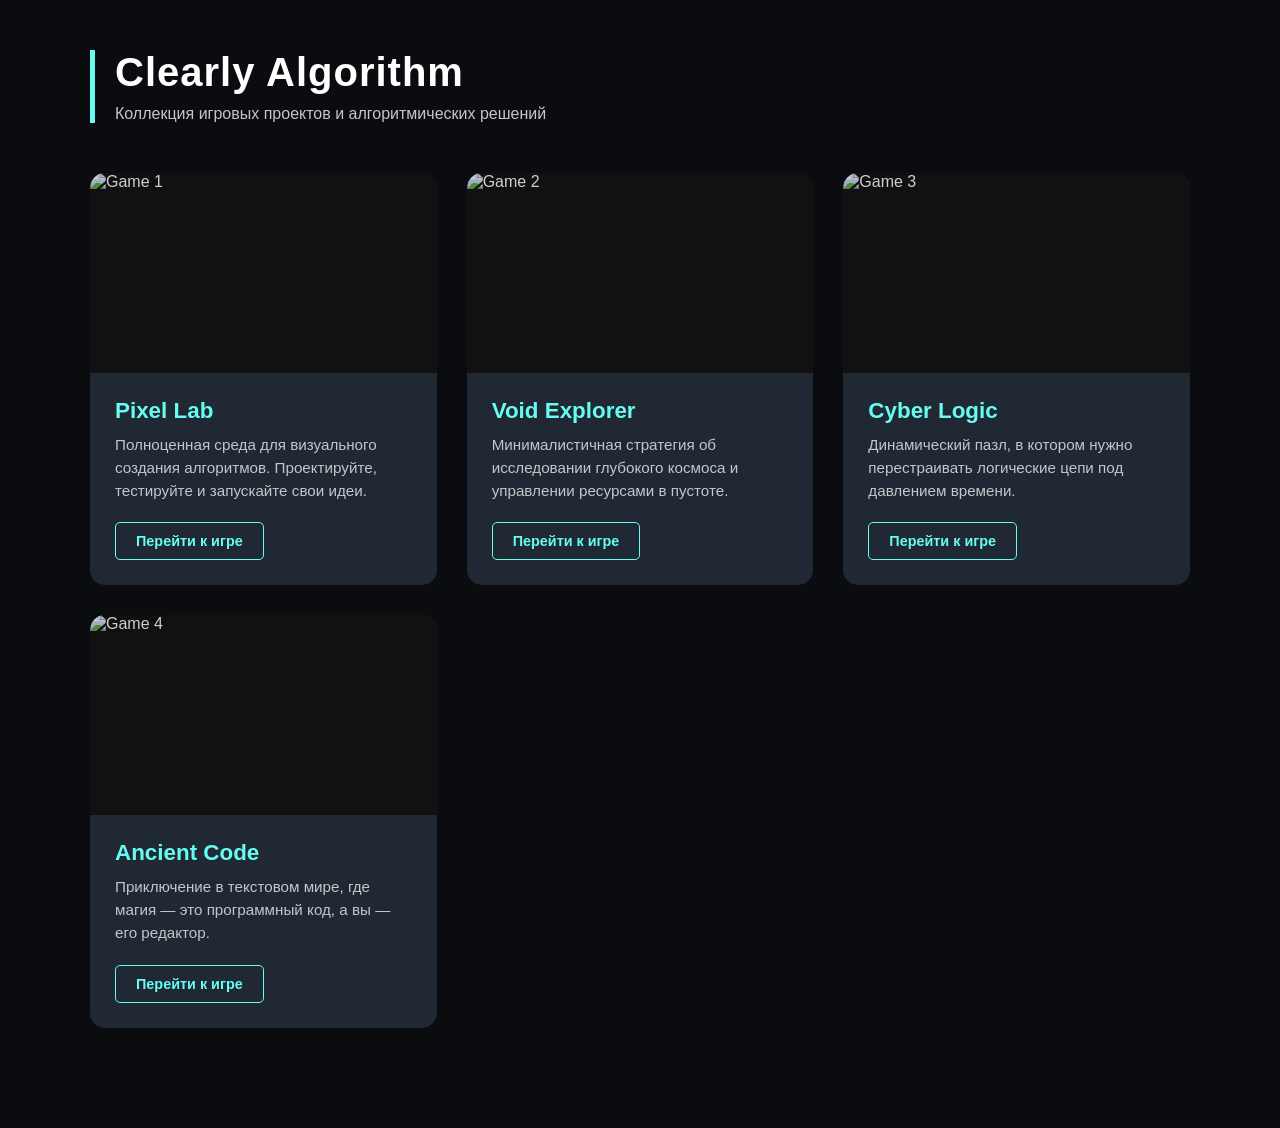
==== index.html @ a0894bff "Fix HTML encoding issues in index.html" ====
<!DOCTYPE html>
<html lang="ru">
<head>
    <meta charset="UTF-8">
    <meta name="viewport" content="width=device-width, initial-scale=1.0">
    <title>Clearly Algorithm | Projects</title>
    <style>
        :root {
            --bg: #0b0c10;
            --card-bg: #1f2833;
            --accent: #66fcf1; /* Яркий акцент */
            --text-main: #ffffff;
            --text-dim: #c5c6c7;
        }

        * {
            margin: 0;
            padding: 0;
            box-sizing: border-box;
            font-family: 'Segoe UI', Roboto, sans-serif;
        }

        body {
            background-color: var(--bg);
            color: var(--text-main);
            padding: 0 20px;
        }

        /* Лаконичный заголовок */
        header {
            max-width: 1100px;
            margin: 50px auto;
            border-left: 5px solid var(--accent);
            padding-left: 20px;
        }

        header h1 {
            font-size: 2.5rem;
            letter-spacing: 1px;
        }

        header p {
            color: var(--text-dim);
            margin-top: 10px;
        }

        /* Сетка проектов */
        .container {
            max-width: 1100px;
            margin: 0 auto 100px;
            display: grid;
            grid-template-columns: repeat(auto-fill, minmax(320px, 1fr));
            gap: 30px;
        }

        /* Карточка игры */
        .game-card {
            background: var(--card-bg);
            border-radius: 15px;
            overflow: hidden;
            display: flex;
            flex-direction: column;
            transition: transform 0.3s ease;
            text-decoration: none;
            color: inherit;
        }

        .game-card:hover {
            transform: translateY(-10px);
        }

        /* Область для изображения */
        .preview-box {
            width: 100%;
            height: 200px;
            background: #111; /* Заглушка, если нет фото */
            overflow: hidden;
        }

        .preview-box img {
            width: 100%;
            height: 100%;
            object-fit: cover;
            opacity: 0.8;
            transition: opacity 0.3s;
        }

        .game-card:hover img {
            opacity: 1;
        }

        /* Описание под фото */
        .content {
            padding: 25px;
        }

        .content h3 {
            font-size: 1.4rem;
            margin-bottom: 10px;
            color: var(--accent);
        }

        .content p {
            font-size: 0.95rem;
            color: var(--text-dim);
            line-height: 1.5;
            margin-bottom: 20px;
        }

        /* Кнопка */
        .action-btn {
            display: inline-block;
            padding: 10px 20px;
            border: 1px solid var(--accent);
            color: var(--accent);
            border-radius: 5px;
            font-size: 0.9rem;
            font-weight: bold;
            transition: all 0.3s;
        }

        .game-card:hover .action-btn {
            background: var(--accent);
            color: var(--bg);
        }

    </style>
</head>
<body>

    <header>
        <h1>Clearly Algorithm</h1>
        <p>Коллекция игровых проектов и алгоритмических решений</p>
    </header>

    <main class="container">
        
        <!-- Карточка 1 -->
        <a href="/1.html" class="game-card">
            <div class="preview-box">
                <img src="https://picsum.photos/500/300?1" alt="Game 1">
            </div>
            <div class="content">
                <h3>Pixel Lab</h3>
                <p>Полноценная среда для визуального создания алгоритмов. Проектируйте, тестируйте и запускайте свои идеи.</p>
                <div class="action-btn">Перейти к игре</div>
            </div>
        </a>

        <!-- Карточка 2 -->
        <a href="#" class="game-card">
            <div class="preview-box">
                <img src="https://picsum.photos/500/300?2" alt="Game 2">
            </div>
            <div class="content">
                <h3>Void Explorer</h3>
                <p>Минималистичная стратегия об исследовании глубокого космоса и управлении ресурсами в пустоте.</p>
                <div class="action-btn">Перейти к игре</div>
            </div>
        </a>

        <!-- Карточка 3 -->
        <a href="#" class="game-card">
            <div class="preview-box">
                <img src="https://picsum.photos/500/300?3" alt="Game 3">
            </div>
            <div class="content">
                <h3>Cyber Logic</h3>
                <p>Динамический пазл, в котором нужно перестраивать логические цепи под давлением времени.</p>
                <div class="action-btn">Перейти к игре</div>
            </div>
        </a>

        <!-- Карточка 4 -->
        <a href="#" class="game-card">
            <div class="preview-box">
                <img src="https://picsum.photos/500/300?4" alt="Game 4">
            </div>
            <div class="content">
                <h3>Ancient Code</h3>
                <p>Приключение в текстовом мире, где магия — это программный код, а вы — его редактор.</p>
                <div class="action-btn">Перейти к игре</div>
            </div>
        </a>

    </main>

</body>
</html>
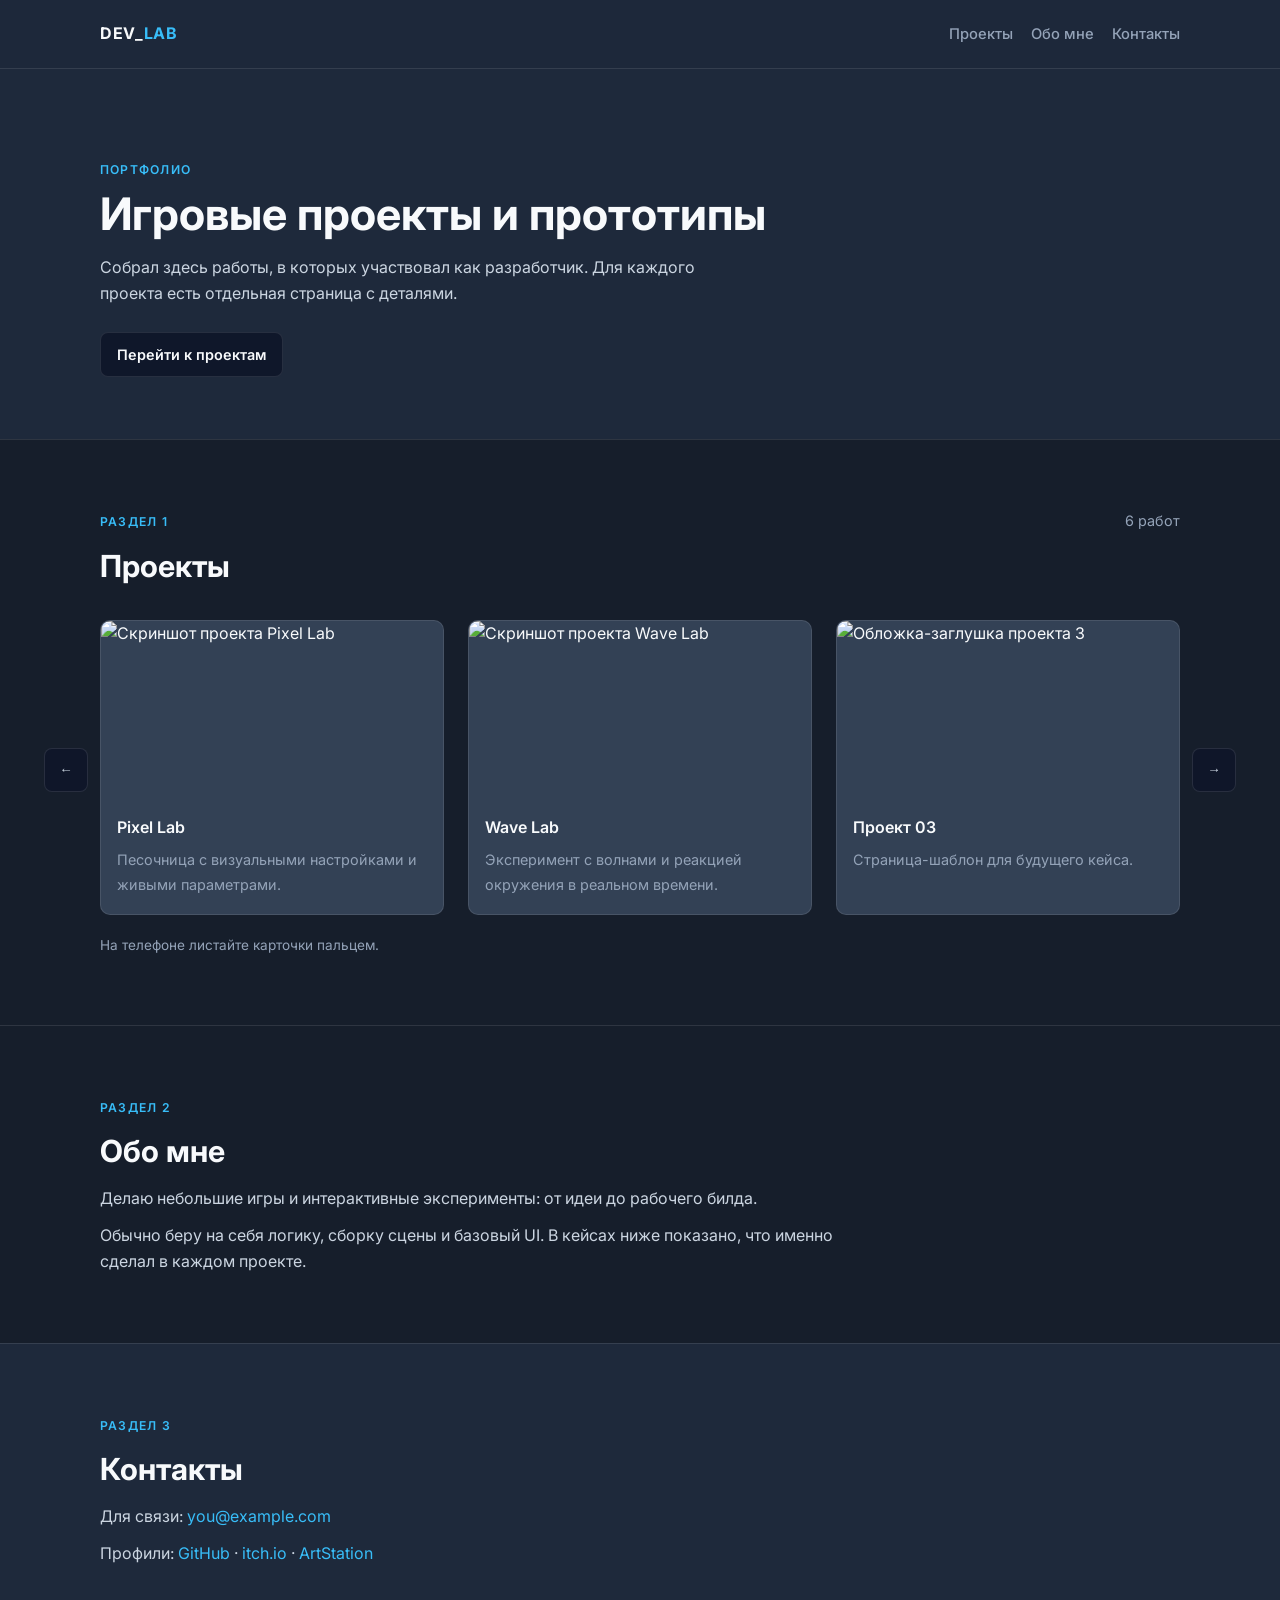
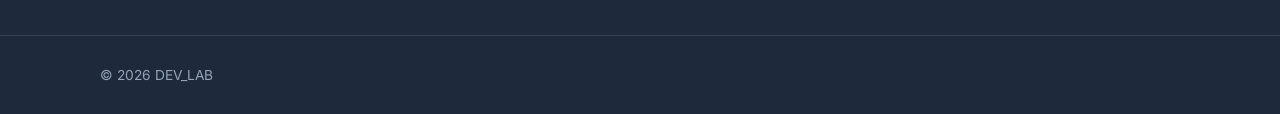
==== commit 4d479204: "Add files via upload" ====
--- a/index.html
+++ b/index.html
@@ -1,189 +1,574 @@
-<!DOCTYPE html>
-<html lang="ru">
-<head>
-    <meta charset="UTF-8">
-    <meta name="viewport" content="width=device-width, initial-scale=1.0">
-    <title>Clearly Algorithm | Projects</title>
-    <style>
-        :root {
-            --bg: #0b0c10;
-            --card-bg: #1f2833;
-            --accent: #66fcf1; /* Яркий акцент */
-            --text-main: #ffffff;
-            --text-dim: #c5c6c7;
-        }
-
-        * {
-            margin: 0;
-            padding: 0;
-            box-sizing: border-box;
-            font-family: 'Segoe UI', Roboto, sans-serif;
-        }
-
-        body {
-            background-color: var(--bg);
-            color: var(--text-main);
-            padding: 0 20px;
-        }
-
-        /* Лаконичный заголовок */
-        header {
-            max-width: 1100px;
-            margin: 50px auto;
-            border-left: 5px solid var(--accent);
-            padding-left: 20px;
-        }
-
-        header h1 {
-            font-size: 2.5rem;
-            letter-spacing: 1px;
-        }
-
-        header p {
-            color: var(--text-dim);
-            margin-top: 10px;
-        }
-
-        /* Сетка проектов */
-        .container {
-            max-width: 1100px;
-            margin: 0 auto 100px;
-            display: grid;
-            grid-template-columns: repeat(auto-fill, minmax(320px, 1fr));
-            gap: 30px;
-        }
-
-        /* Карточка игры */
-        .game-card {
-            background: var(--card-bg);
-            border-radius: 15px;
-            overflow: hidden;
-            display: flex;
-            flex-direction: column;
-            transition: transform 0.3s ease;
-            text-decoration: none;
-            color: inherit;
-        }
-
-        .game-card:hover {
-            transform: translateY(-10px);
-        }
-
-        /* Область для изображения */
-        .preview-box {
-            width: 100%;
-            height: 200px;
-            background: #111; /* Заглушка, если нет фото */
-            overflow: hidden;
-        }
-
-        .preview-box img {
-            width: 100%;
-            height: 100%;
-            object-fit: cover;
-            opacity: 0.8;
-            transition: opacity 0.3s;
-        }
-
-        .game-card:hover img {
-            opacity: 1;
-        }
-
-        /* Описание под фото */
-        .content {
-            padding: 25px;
-        }
-
-        .content h3 {
-            font-size: 1.4rem;
-            margin-bottom: 10px;
-            color: var(--accent);
-        }
-
-        .content p {
-            font-size: 0.95rem;
-            color: var(--text-dim);
-            line-height: 1.5;
-            margin-bottom: 20px;
-        }
-
-        /* Кнопка */
-        .action-btn {
-            display: inline-block;
-            padding: 10px 20px;
-            border: 1px solid var(--accent);
-            color: var(--accent);
-            border-radius: 5px;
-            font-size: 0.9rem;
-            font-weight: bold;
-            transition: all 0.3s;
-        }
-
-        .game-card:hover .action-btn {
-            background: var(--accent);
-            color: var(--bg);
-        }
-
-    </style>
-</head>
-<body>
-
-    <header>
-        <h1>Clearly Algorithm</h1>
-        <p>Коллекция игровых проектов и алгоритмических решений</p>
-    </header>
-
-    <main class="container">
-        
-        <!-- Карточка 1 -->
-        <a href="/1.html" class="game-card">
-            <div class="preview-box">
-                <img src="https://picsum.photos/500/300?1" alt="Game 1">
-            </div>
-            <div class="content">
-                <h3>Pixel Lab</h3>
-                <p>Полноценная среда для визуального создания алгоритмов. Проектируйте, тестируйте и запускайте свои идеи.</p>
-                <div class="action-btn">Перейти к игре</div>
-            </div>
-        </a>
-
-        <!-- Карточка 2 -->
-        <a href="#" class="game-card">
-            <div class="preview-box">
-                <img src="https://picsum.photos/500/300?2" alt="Game 2">
-            </div>
-            <div class="content">
-                <h3>Void Explorer</h3>
-                <p>Минималистичная стратегия об исследовании глубокого космоса и управлении ресурсами в пустоте.</p>
-                <div class="action-btn">Перейти к игре</div>
-            </div>
-        </a>
-
-        <!-- Карточка 3 -->
-        <a href="#" class="game-card">
-            <div class="preview-box">
-                <img src="https://picsum.photos/500/300?3" alt="Game 3">
-            </div>
-            <div class="content">
-                <h3>Cyber Logic</h3>
-                <p>Динамический пазл, в котором нужно перестраивать логические цепи под давлением времени.</p>
-                <div class="action-btn">Перейти к игре</div>
-            </div>
-        </a>
-
-        <!-- Карточка 4 -->
-        <a href="#" class="game-card">
-            <div class="preview-box">
-                <img src="https://picsum.photos/500/300?4" alt="Game 4">
-            </div>
-            <div class="content">
-                <h3>Ancient Code</h3>
-                <p>Приключение в текстовом мире, где магия — это программный код, а вы — его редактор.</p>
-                <div class="action-btn">Перейти к игре</div>
-            </div>
-        </a>
-
-    </main>
-
-</body>
-</html>
+﻿<!DOCTYPE html>
+<html lang="ru">
+
+<head>
+    <meta charset="UTF-8">
+    <meta name="viewport" content="width=device-width, initial-scale=1.0">
+    <meta name="description" content="DEV_LAB — портфолио игровых проектов и прототипов.">
+    <meta name="theme-color" content="#1e293b">
+
+    <title>DEV_LAB — игровое portfolio</title>
+    <link rel="canonical" href="https://example.com/">
+
+    <meta property="og:type" content="website">
+    <meta property="og:title" content="DEV_LAB — игровое портфолио">
+    <meta property="og:description" content="Игры и прототипы с короткими кейсами.">
+    <meta property="og:url" content="https://example.com/">
+    <meta property="og:image"
+        content="https://images.unsplash.com/photo-1550745165-9bc0b252726f?auto=format&fit=crop&w=1200&q=80">
+
+    <link rel="icon"
+        href="data:image/svg+xml,%3Csvg xmlns='http://www.w3.org/2000/svg' viewBox='0 0 32 32'%3E%3Crect width='32' height='32' rx='6' fill='%230f172a'/%3E%3Cpath fill='%2338bdf8' d='M8 22V10h4l4 6 4-6h4v12h-4v-7l-4 6-4-6v7z'/%3E%3C/svg%3E"
+        type="image/svg+xml">
+
+    <link rel="preconnect" href="https://fonts.googleapis.com">
+    <link rel="preconnect" href="https://fonts.gstatic.com" crossorigin>
+    <link href="https://fonts.googleapis.com/css2?family=Inter:wght@400;500;600;700&display=swap" rel="stylesheet">
+
+    <style>
+        :root {
+            --bg-body: #1e293b;
+            --bg-section: #161e2b;
+            --bg-surface: #334155;
+            --text-main: #f8fafc;
+            --text-muted: #cbd5e1;
+            --text-dim: #94a3b8;
+            --border: rgba(255, 255, 255, 0.1);
+            --accent: #38bdf8;
+            --focus: 2px solid var(--accent);
+            --max: 1120px;
+            --gap: 24px;
+            --nav-h: 68px;
+        }
+
+        * {
+            box-sizing: border-box;
+            margin: 0;
+            padding: 0;
+        }
+
+        html {
+            scroll-behavior: smooth;
+        }
+
+        @media (prefers-reduced-motion: reduce) {
+            html {
+                scroll-behavior: auto;
+            }
+
+            .projects-track {
+                scroll-behavior: auto;
+            }
+        }
+
+        body {
+            font-family: "Inter", system-ui, sans-serif;
+            background: var(--bg-body);
+            color: var(--text-main);
+            line-height: 1.6;
+            overflow-x: hidden;
+        }
+
+        a:focus-visible,
+        button:focus-visible {
+            outline: var(--focus);
+            outline-offset: 3px;
+        }
+
+        .skip-link {
+            position: absolute;
+            left: 12px;
+            top: 12px;
+            transform: translateY(-160%);
+            background: #0f172a;
+            border: 1px solid var(--border);
+            border-radius: 8px;
+            color: var(--text-main);
+            padding: 10px 14px;
+            text-decoration: none;
+            z-index: 2000;
+        }
+
+        .skip-link:focus-visible {
+            transform: translateY(0);
+        }
+
+        .wrap {
+            max-width: var(--max);
+            margin: 0 auto;
+            padding: 0 20px;
+        }
+
+        .header {
+            position: fixed;
+            inset: 0 0 auto;
+            z-index: 1000;
+            background: rgba(30, 41, 59, 0.94);
+            border-bottom: 1px solid var(--border);
+            backdrop-filter: blur(6px);
+        }
+
+        .header .wrap {
+            min-height: var(--nav-h);
+            display: flex;
+            align-items: center;
+            justify-content: space-between;
+            gap: 18px;
+        }
+
+        .logo {
+            color: var(--text-main);
+            text-decoration: none;
+            font-weight: 700;
+            letter-spacing: 0.04em;
+        }
+
+        .logo span {
+            color: var(--accent);
+        }
+
+        .nav {
+            display: flex;
+            gap: 18px;
+            list-style: none;
+            flex-wrap: wrap;
+        }
+
+        .nav a {
+            color: var(--text-dim);
+            text-decoration: none;
+            font-size: 0.92rem;
+            font-weight: 500;
+        }
+
+        .nav a:hover {
+            color: var(--accent);
+        }
+
+        main {
+            padding-top: var(--nav-h);
+        }
+
+        .section {
+            padding: 68px 0;
+            border-top: 1px solid var(--border);
+        }
+
+        .section--soft {
+            background: var(--bg-section);
+        }
+
+        .eyebrow {
+            display: inline-block;
+            margin-bottom: 10px;
+            color: var(--accent);
+            font-size: 0.76rem;
+            text-transform: uppercase;
+            letter-spacing: 0.1em;
+            font-weight: 600;
+        }
+
+        h1 {
+            font-size: clamp(2rem, 5vw, 2.8rem);
+            line-height: 1.15;
+            margin-bottom: 14px;
+        }
+
+        h2 {
+            font-size: clamp(1.4rem, 3vw, 1.9rem);
+            margin-bottom: 10px;
+        }
+
+        .lead {
+            max-width: 62ch;
+            color: var(--text-muted);
+            margin-bottom: 26px;
+        }
+
+        .hero {
+            padding: 88px 0 62px;
+            border-top: none;
+        }
+
+        .hero-actions {
+            display: flex;
+            flex-wrap: wrap;
+            gap: 10px;
+            margin-top: 18px;
+        }
+
+        .btn {
+            display: inline-flex;
+            align-items: center;
+            padding: 10px 16px;
+            border: 1px solid var(--border);
+            border-radius: 8px;
+            background: #0f172a;
+            color: var(--text-main);
+            text-decoration: none;
+            font-size: 0.9rem;
+            font-weight: 600;
+        }
+
+        .btn:hover {
+            border-color: var(--accent);
+            color: var(--accent);
+        }
+
+        .about-text {
+            max-width: 74ch;
+            color: var(--text-muted);
+            display: grid;
+            gap: 12px;
+        }
+
+        .projects-header {
+            display: flex;
+            justify-content: space-between;
+            align-items: baseline;
+            gap: 12px;
+            flex-wrap: wrap;
+            margin-bottom: 16px;
+        }
+
+        .projects-count {
+            color: var(--text-dim);
+            font-size: 0.9rem;
+        }
+
+        .slider {
+            position: relative;
+        }
+
+        .projects-track {
+            display: flex;
+            gap: var(--gap);
+            overflow-x: auto;
+            scrollbar-width: none;
+            -ms-overflow-style: none;
+            scroll-snap-type: x mandatory;
+            padding: 4px 0 8px;
+        }
+
+        .projects-track::-webkit-scrollbar {
+            display: none;
+        }
+
+        .project {
+            flex: 0 0 calc((100% - var(--gap) * 2) / 3);
+            min-width: 290px;
+            scroll-snap-align: start;
+            background: var(--bg-surface);
+            border: 1px solid var(--border);
+            border-radius: 10px;
+            overflow: hidden;
+            text-decoration: none;
+            color: inherit;
+        }
+
+        .project:hover {
+            border-color: rgba(255, 255, 255, 0.35);
+        }
+
+        .project img {
+            width: 100%;
+            height: 180px;
+            object-fit: cover;
+            display: block;
+        }
+
+        .project-body {
+            padding: 14px 16px 16px;
+        }
+
+        .project-title {
+            display: block;
+            font-weight: 600;
+            margin-bottom: 6px;
+        }
+
+        .project-desc {
+            color: var(--text-dim);
+            font-size: 0.9rem;
+        }
+
+        .slider-btn {
+            position: absolute;
+            top: 50%;
+            transform: translateY(-50%);
+            width: 44px;
+            height: 44px;
+            border-radius: 8px;
+            border: 1px solid var(--border);
+            background: rgba(15, 23, 42, 0.94);
+            color: var(--text-muted);
+            cursor: pointer;
+            display: flex;
+            align-items: center;
+            justify-content: center;
+        }
+
+        .slider-btn:hover {
+            color: var(--accent);
+            border-color: var(--accent);
+        }
+
+        #prevBtn {
+            left: -56px;
+        }
+
+        #nextBtn {
+            right: -56px;
+        }
+
+        .hint {
+            margin-top: 12px;
+            color: var(--text-dim);
+            font-size: 0.85rem;
+        }
+
+        .contact {
+            display: grid;
+            gap: 12px;
+            color: var(--text-muted);
+        }
+
+        .contact a {
+            color: var(--accent);
+            text-decoration: none;
+        }
+
+        .contact a:hover {
+            text-decoration: underline;
+        }
+
+        .footer {
+            border-top: 1px solid var(--border);
+            padding: 28px 0;
+            color: var(--text-dim);
+            font-size: 0.86rem;
+        }
+
+        @media (max-width: 1260px) {
+            #prevBtn {
+                left: 0;
+            }
+
+            #nextBtn {
+                right: 0;
+            }
+        }
+
+        @media (max-width: 900px) {
+            .project {
+                flex: 0 0 calc((100% - var(--gap)) / 2);
+            }
+        }
+
+        @media (max-width: 768px) {
+            .slider-btn {
+                display: none !important;
+            }
+
+            .project {
+                flex: 0 0 85%;
+            }
+        }
+    </style>
+</head>
+
+<body>
+    <a class="skip-link" href="#content">Перейти к содержимому</a>
+
+    <header class="header">
+        <div class="wrap">
+            <a class="logo" href="#top">DEV_<span>LAB</span></a>
+            <nav aria-label="Навигация по странице">
+                <ul class="nav">
+                    <li><a href="#projects">Проекты</a></li>
+                    <li><a href="#about">Обо мне</a></li>
+                    <li><a href="#contact">Контакты</a></li>
+                </ul>
+            </nav>
+        </div>
+    </header>
+
+    <main id="content">
+        <section class="section hero" id="top" aria-labelledby="hero-title">
+            <div class="wrap">
+                <span class="eyebrow">Портфолио</span>
+                <h1 id="hero-title">Игровые проекты и прототипы</h1>
+                <p class="lead">Собрал здесь работы, в которых участвовал как разработчик. Для каждого проекта есть
+                    отдельная страница с деталями.</p>
+                <div class="hero-actions">
+                    <a class="btn" href="#projects">Перейти к проектам</a>
+                </div>
+            </div>
+        </section>
+
+        <section class="section section--soft" id="projects" aria-labelledby="projects-title">
+            <div class="wrap">
+                <div class="projects-header">
+                    <div>
+                        <span class="eyebrow">Раздел 1</span>
+                        <h2 id="projects-title">Проекты</h2>
+                    </div>
+                    <p class="projects-count">6 работ</p>
+                </div>
+
+                <div class="slider">
+                    <button type="button" class="slider-btn" id="prevBtn" aria-controls="track"
+                        aria-label="Предыдущие проекты" hidden>←</button>
+
+                    <div class="projects-track" id="track" tabindex="0" role="region" aria-label="Лента проектов">
+                        <a class="project" href="1.html">
+                            <img src="/img/pixel-lab.jpg.png" width="400" height="180" loading="lazy" decoding="async"
+                                alt="Скриншот проекта Pixel Lab">
+                            <div class="project-body">
+                                <span class="project-title">Pixel Lab</span>
+                                <span class="project-desc">Песочница с визуальными настройками и живыми
+                                    параметрами.</span>
+                            </div>
+                        </a>
+
+                        <a class="project" href="2.html">
+                            <img src="/img/wave.lab.png" width="400" height="180" loading="lazy" decoding="async"
+                                alt="Скриншот проекта Wave Lab">
+                            <div class="project-body">
+                                <span class="project-title">Wave Lab</span>
+                                <span class="project-desc">Эксперимент с волнами и реакцией окружения в реальном
+                                    времени.</span>
+                            </div>
+                        </a>
+
+                        <a class="project" href="projects/node-03.html">
+                            <img src="https://images.unsplash.com/photo-1614850523296-d8c1af93d400?auto=format&amp;fit=crop&amp;q=80&amp;w=800"
+                                width="400" height="180" loading="lazy" decoding="async"
+                                alt="Обложка-заглушка проекта 3">
+                            <div class="project-body">
+                                <span class="project-title">Проект 03</span>
+                                <span class="project-desc">Страница-шаблон для будущего кейса.</span>
+                            </div>
+                        </a>
+
+                        <a class="project" href="projects/node-04.html">
+                            <img src="https://images.unsplash.com/photo-1550751827-4bd374c3f58b?auto=format&amp;fit=crop&amp;q=80&amp;w=800"
+                                width="400" height="180" loading="lazy" decoding="async"
+                                alt="Обложка-заглушка проекта 4">
+                            <div class="project-body">
+                                <span class="project-title">Проект 04</span>
+                                <span class="project-desc">Страница-шаблон для будущего кейса.</span>
+                            </div>
+                        </a>
+
+                        <a class="project" href="projects/node-05.html">
+                            <img src="https://images.unsplash.com/photo-1451187580459-43490279c0fa?auto=format&amp;fit=crop&amp;q=80&amp;w=800"
+                                width="400" height="180" loading="lazy" decoding="async"
+                                alt="Обложка-заглушка проекта 5">
+                            <div class="project-body">
+                                <span class="project-title">Проект 05</span>
+                                <span class="project-desc">Страница-шаблон для будущего кейса.</span>
+                            </div>
+                        </a>
+
+                        <a class="project" href="projects/node-06.html">
+                            <img src="https://images.unsplash.com/photo-1518770660439-4636190af475?auto=format&amp;fit=crop&amp;q=80&amp;w=800"
+                                width="400" height="180" loading="lazy" decoding="async"
+                                alt="Обложка-заглушка проекта 6">
+                            <div class="project-body">
+                                <span class="project-title">Проект 06</span>
+                                <span class="project-desc">Страница-шаблон для будущего кейса.</span>
+                            </div>
+                        </a>
+                    </div>
+
+                    <button type="button" class="slider-btn" id="nextBtn" aria-controls="track"
+                        aria-label="Следующие проекты" hidden>→</button>
+                </div>
+
+                <p class="hint">На телефоне листайте карточки пальцем.</p>
+            </div>
+        </section>
+
+        <section class="section section--soft" id="about" aria-labelledby="about-title">
+            <div class="wrap">
+                <span class="eyebrow">Раздел 2</span>
+                <h2 id="about-title">Обо мне</h2>
+                <div class="about-text">
+                    <p>Делаю небольшие игры и интерактивные эксперименты: от идеи до рабочего билда.</p>
+                    <p>Обычно беру на себя логику, сборку сцены и базовый UI. В кейсах ниже показано, что именно сделал
+                        в каждом проекте.</p>
+                </div>
+            </div>
+        </section>
+
+        <section class="section" id="contact" aria-labelledby="contact-title">
+            <div class="wrap">
+                <span class="eyebrow">Раздел 3</span>
+                <h2 id="contact-title">Контакты</h2>
+                <div class="contact">
+                    <p>Для связи: <a href="mailto:you@example.com">you@example.com</a></p>
+                    <p>Профили: <a href="https://github.com/" rel="noopener noreferrer">GitHub</a> · <a
+                            href="https://itch.io/" rel="noopener noreferrer">itch.io</a> · <a
+                            href="https://www.artstation.com/" rel="noopener noreferrer">ArtStation</a></p>
+                </div>
+            </div>
+        </section>
+    </main>
+
+    <footer class="footer">
+        <div class="wrap">&copy; 2026 DEV_LAB</div>
+    </footer>
+
+    <script>
+        (function () {
+            const track = document.getElementById('track');
+            const prevBtn = document.getElementById('prevBtn');
+            const nextBtn = document.getElementById('nextBtn');
+            if (!track || !prevBtn || !nextBtn) return;
+
+            const gap = parseInt(getComputedStyle(document.documentElement).getPropertyValue('--gap'), 10) || 24;
+
+            function behavior() {
+                return window.matchMedia('(prefers-reduced-motion: reduce)').matches ? 'auto' : 'smooth';
+            }
+
+            function step() {
+                const card = track.querySelector('.project');
+                return card ? card.getBoundingClientRect().width + gap : 320;
+            }
+
+            function updateButtons() {
+                const canScroll = track.scrollWidth > track.clientWidth + 1;
+                const show = canScroll && window.innerWidth > 768;
+                prevBtn.hidden = !show;
+                nextBtn.hidden = !show;
+            }
+
+            nextBtn.addEventListener('click', function () {
+                track.scrollBy({ left: step(), behavior: behavior() });
+            });
+
+            prevBtn.addEventListener('click', function () {
+                track.scrollBy({ left: -step(), behavior: behavior() });
+            });
+
+            track.addEventListener('keydown', function (e) {
+                if (e.key === 'ArrowRight') {
+                    e.preventDefault();
+                    track.scrollBy({ left: step(), behavior: behavior() });
+                }
+                if (e.key === 'ArrowLeft') {
+                    e.preventDefault();
+                    track.scrollBy({ left: -step(), behavior: behavior() });
+                }
+            });
+
+            updateButtons();
+            window.addEventListener('resize', updateButtons);
+            track.addEventListener('scroll', updateButtons, { passive: true });
+        })();
+    </script>
+</body>
+
+</html>
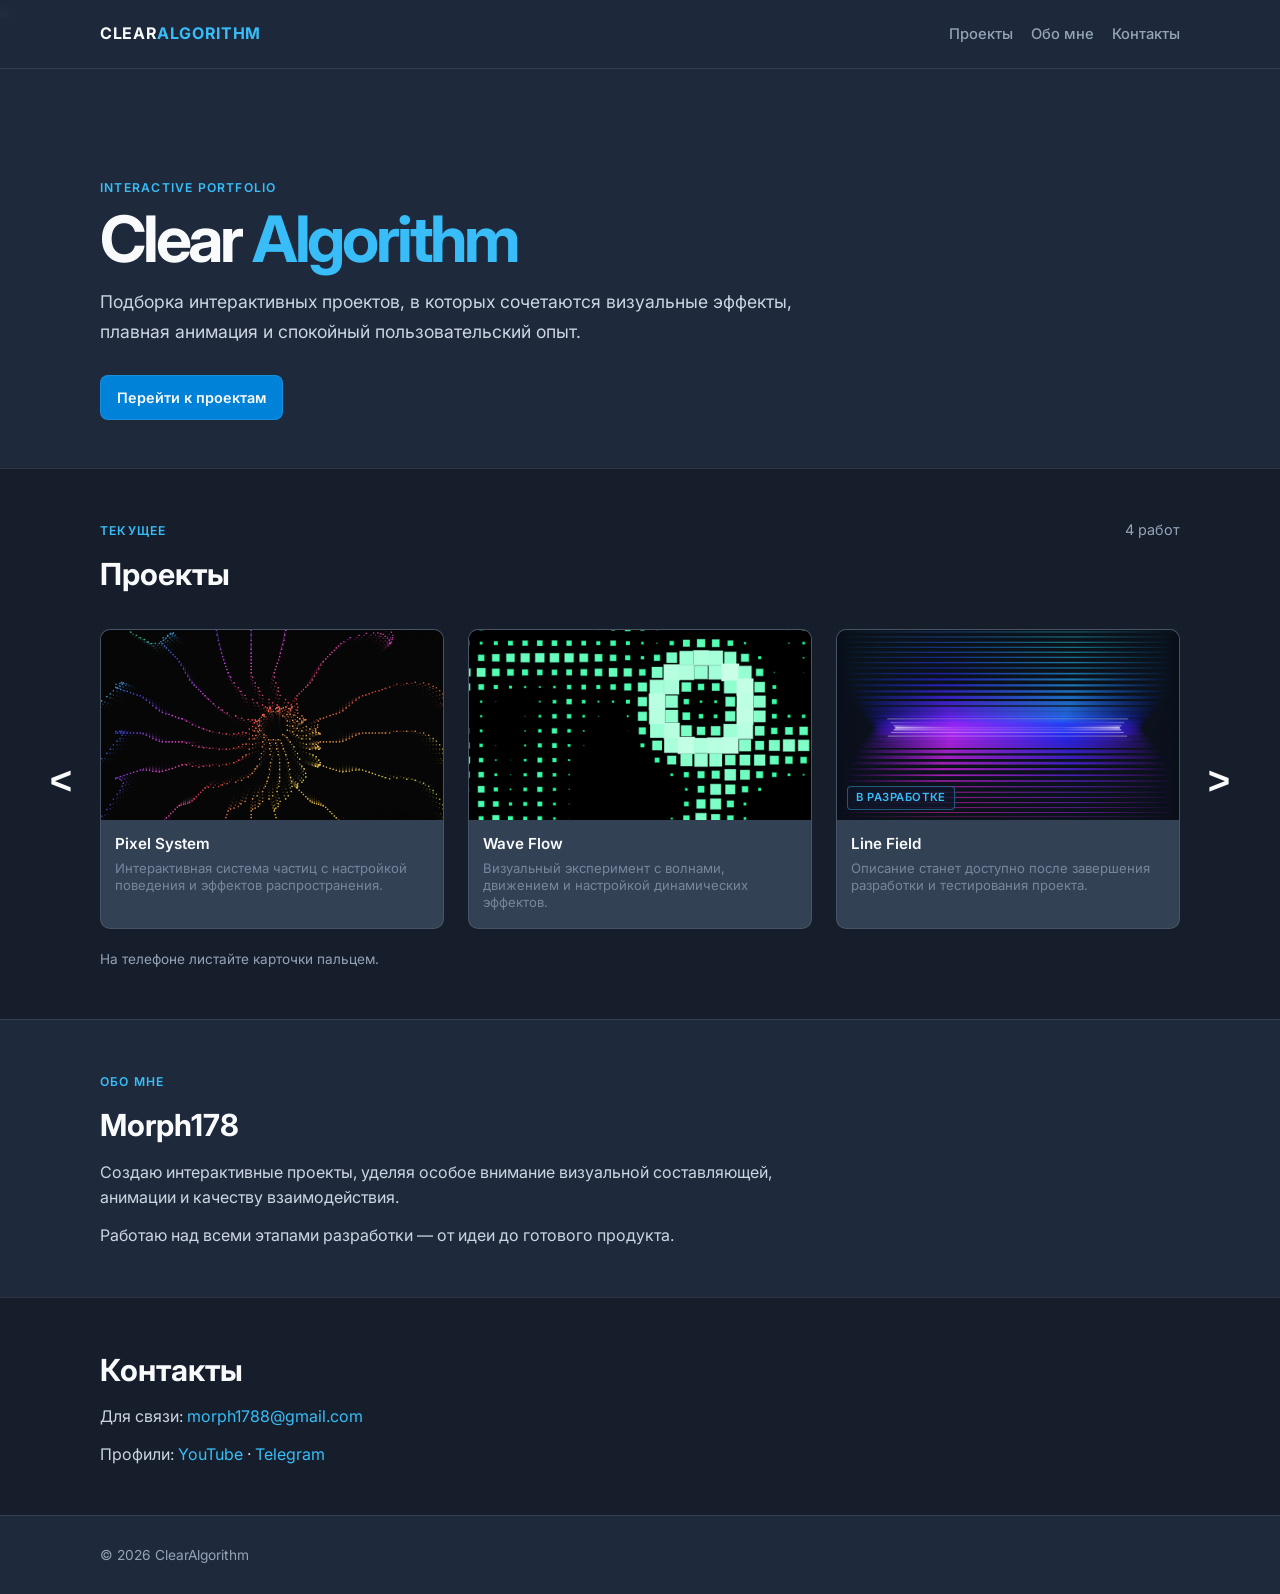
==== commit f9d7c1ca: "Add files via upload" ====
--- a/index.html
+++ b/index.html
@@ -1,574 +1,181 @@
-﻿<!DOCTYPE html>
-<html lang="ru">
-
-<head>
-    <meta charset="UTF-8">
-    <meta name="viewport" content="width=device-width, initial-scale=1.0">
-    <meta name="description" content="DEV_LAB — портфолио игровых проектов и прототипов.">
-    <meta name="theme-color" content="#1e293b">
-
-    <title>DEV_LAB — игровое portfolio</title>
-    <link rel="canonical" href="https://example.com/">
-
-    <meta property="og:type" content="website">
-    <meta property="og:title" content="DEV_LAB — игровое портфолио">
-    <meta property="og:description" content="Игры и прототипы с короткими кейсами.">
-    <meta property="og:url" content="https://example.com/">
-    <meta property="og:image"
-        content="https://images.unsplash.com/photo-1550745165-9bc0b252726f?auto=format&fit=crop&w=1200&q=80">
-
-    <link rel="icon"
-        href="data:image/svg+xml,%3Csvg xmlns='http://www.w3.org/2000/svg' viewBox='0 0 32 32'%3E%3Crect width='32' height='32' rx='6' fill='%230f172a'/%3E%3Cpath fill='%2338bdf8' d='M8 22V10h4l4 6 4-6h4v12h-4v-7l-4 6-4-6v7z'/%3E%3C/svg%3E"
-        type="image/svg+xml">
-
-    <link rel="preconnect" href="https://fonts.googleapis.com">
-    <link rel="preconnect" href="https://fonts.gstatic.com" crossorigin>
-    <link href="https://fonts.googleapis.com/css2?family=Inter:wght@400;500;600;700&display=swap" rel="stylesheet">
-
-    <style>
-        :root {
-            --bg-body: #1e293b;
-            --bg-section: #161e2b;
-            --bg-surface: #334155;
-            --text-main: #f8fafc;
-            --text-muted: #cbd5e1;
-            --text-dim: #94a3b8;
-            --border: rgba(255, 255, 255, 0.1);
-            --accent: #38bdf8;
-            --focus: 2px solid var(--accent);
-            --max: 1120px;
-            --gap: 24px;
-            --nav-h: 68px;
-        }
-
-        * {
-            box-sizing: border-box;
-            margin: 0;
-            padding: 0;
-        }
-
-        html {
-            scroll-behavior: smooth;
-        }
-
-        @media (prefers-reduced-motion: reduce) {
-            html {
-                scroll-behavior: auto;
-            }
-
-            .projects-track {
-                scroll-behavior: auto;
-            }
-        }
-
-        body {
-            font-family: "Inter", system-ui, sans-serif;
-            background: var(--bg-body);
-            color: var(--text-main);
-            line-height: 1.6;
-            overflow-x: hidden;
-        }
-
-        a:focus-visible,
-        button:focus-visible {
-            outline: var(--focus);
-            outline-offset: 3px;
-        }
-
-        .skip-link {
-            position: absolute;
-            left: 12px;
-            top: 12px;
-            transform: translateY(-160%);
-            background: #0f172a;
-            border: 1px solid var(--border);
-            border-radius: 8px;
-            color: var(--text-main);
-            padding: 10px 14px;
-            text-decoration: none;
-            z-index: 2000;
-        }
-
-        .skip-link:focus-visible {
-            transform: translateY(0);
-        }
-
-        .wrap {
-            max-width: var(--max);
-            margin: 0 auto;
-            padding: 0 20px;
-        }
-
-        .header {
-            position: fixed;
-            inset: 0 0 auto;
-            z-index: 1000;
-            background: rgba(30, 41, 59, 0.94);
-            border-bottom: 1px solid var(--border);
-            backdrop-filter: blur(6px);
-        }
-
-        .header .wrap {
-            min-height: var(--nav-h);
-            display: flex;
-            align-items: center;
-            justify-content: space-between;
-            gap: 18px;
-        }
-
-        .logo {
-            color: var(--text-main);
-            text-decoration: none;
-            font-weight: 700;
-            letter-spacing: 0.04em;
-        }
-
-        .logo span {
-            color: var(--accent);
-        }
-
-        .nav {
-            display: flex;
-            gap: 18px;
-            list-style: none;
-            flex-wrap: wrap;
-        }
-
-        .nav a {
-            color: var(--text-dim);
-            text-decoration: none;
-            font-size: 0.92rem;
-            font-weight: 500;
-        }
-
-        .nav a:hover {
-            color: var(--accent);
-        }
-
-        main {
-            padding-top: var(--nav-h);
-        }
-
-        .section {
-            padding: 68px 0;
-            border-top: 1px solid var(--border);
-        }
-
-        .section--soft {
-            background: var(--bg-section);
-        }
-
-        .eyebrow {
-            display: inline-block;
-            margin-bottom: 10px;
-            color: var(--accent);
-            font-size: 0.76rem;
-            text-transform: uppercase;
-            letter-spacing: 0.1em;
-            font-weight: 600;
-        }
-
-        h1 {
-            font-size: clamp(2rem, 5vw, 2.8rem);
-            line-height: 1.15;
-            margin-bottom: 14px;
-        }
-
-        h2 {
-            font-size: clamp(1.4rem, 3vw, 1.9rem);
-            margin-bottom: 10px;
-        }
-
-        .lead {
-            max-width: 62ch;
-            color: var(--text-muted);
-            margin-bottom: 26px;
-        }
-
-        .hero {
-            padding: 88px 0 62px;
-            border-top: none;
-        }
-
-        .hero-actions {
-            display: flex;
-            flex-wrap: wrap;
-            gap: 10px;
-            margin-top: 18px;
-        }
-
-        .btn {
-            display: inline-flex;
-            align-items: center;
-            padding: 10px 16px;
-            border: 1px solid var(--border);
-            border-radius: 8px;
-            background: #0f172a;
-            color: var(--text-main);
-            text-decoration: none;
-            font-size: 0.9rem;
-            font-weight: 600;
-        }
-
-        .btn:hover {
-            border-color: var(--accent);
-            color: var(--accent);
-        }
-
-        .about-text {
-            max-width: 74ch;
-            color: var(--text-muted);
-            display: grid;
-            gap: 12px;
-        }
-
-        .projects-header {
-            display: flex;
-            justify-content: space-between;
-            align-items: baseline;
-            gap: 12px;
-            flex-wrap: wrap;
-            margin-bottom: 16px;
-        }
-
-        .projects-count {
-            color: var(--text-dim);
-            font-size: 0.9rem;
-        }
-
-        .slider {
-            position: relative;
-        }
-
-        .projects-track {
-            display: flex;
-            gap: var(--gap);
-            overflow-x: auto;
-            scrollbar-width: none;
-            -ms-overflow-style: none;
-            scroll-snap-type: x mandatory;
-            padding: 4px 0 8px;
-        }
-
-        .projects-track::-webkit-scrollbar {
-            display: none;
-        }
-
-        .project {
-            flex: 0 0 calc((100% - var(--gap) * 2) / 3);
-            min-width: 290px;
-            scroll-snap-align: start;
-            background: var(--bg-surface);
-            border: 1px solid var(--border);
-            border-radius: 10px;
-            overflow: hidden;
-            text-decoration: none;
-            color: inherit;
-        }
-
-        .project:hover {
-            border-color: rgba(255, 255, 255, 0.35);
-        }
-
-        .project img {
-            width: 100%;
-            height: 180px;
-            object-fit: cover;
-            display: block;
-        }
-
-        .project-body {
-            padding: 14px 16px 16px;
-        }
-
-        .project-title {
-            display: block;
-            font-weight: 600;
-            margin-bottom: 6px;
-        }
-
-        .project-desc {
-            color: var(--text-dim);
-            font-size: 0.9rem;
-        }
-
-        .slider-btn {
-            position: absolute;
-            top: 50%;
-            transform: translateY(-50%);
-            width: 44px;
-            height: 44px;
-            border-radius: 8px;
-            border: 1px solid var(--border);
-            background: rgba(15, 23, 42, 0.94);
-            color: var(--text-muted);
-            cursor: pointer;
-            display: flex;
-            align-items: center;
-            justify-content: center;
-        }
-
-        .slider-btn:hover {
-            color: var(--accent);
-            border-color: var(--accent);
-        }
-
-        #prevBtn {
-            left: -56px;
-        }
-
-        #nextBtn {
-            right: -56px;
-        }
-
-        .hint {
-            margin-top: 12px;
-            color: var(--text-dim);
-            font-size: 0.85rem;
-        }
-
-        .contact {
-            display: grid;
-            gap: 12px;
-            color: var(--text-muted);
-        }
-
-        .contact a {
-            color: var(--accent);
-            text-decoration: none;
-        }
-
-        .contact a:hover {
-            text-decoration: underline;
-        }
-
-        .footer {
-            border-top: 1px solid var(--border);
-            padding: 28px 0;
-            color: var(--text-dim);
-            font-size: 0.86rem;
-        }
-
-        @media (max-width: 1260px) {
-            #prevBtn {
-                left: 0;
-            }
-
-            #nextBtn {
-                right: 0;
-            }
-        }
-
-        @media (max-width: 900px) {
-            .project {
-                flex: 0 0 calc((100% - var(--gap)) / 2);
-            }
-        }
-
-        @media (max-width: 768px) {
-            .slider-btn {
-                display: none !important;
-            }
-
-            .project {
-                flex: 0 0 85%;
-            }
-        }
-    </style>
-</head>
-
-<body>
-    <a class="skip-link" href="#content">Перейти к содержимому</a>
-
-    <header class="header">
-        <div class="wrap">
-            <a class="logo" href="#top">DEV_<span>LAB</span></a>
-            <nav aria-label="Навигация по странице">
-                <ul class="nav">
-                    <li><a href="#projects">Проекты</a></li>
-                    <li><a href="#about">Обо мне</a></li>
-                    <li><a href="#contact">Контакты</a></li>
-                </ul>
-            </nav>
-        </div>
-    </header>
-
-    <main id="content">
-        <section class="section hero" id="top" aria-labelledby="hero-title">
-            <div class="wrap">
-                <span class="eyebrow">Портфолио</span>
-                <h1 id="hero-title">Игровые проекты и прототипы</h1>
-                <p class="lead">Собрал здесь работы, в которых участвовал как разработчик. Для каждого проекта есть
-                    отдельная страница с деталями.</p>
-                <div class="hero-actions">
-                    <a class="btn" href="#projects">Перейти к проектам</a>
-                </div>
-            </div>
-        </section>
-
-        <section class="section section--soft" id="projects" aria-labelledby="projects-title">
-            <div class="wrap">
-                <div class="projects-header">
-                    <div>
-                        <span class="eyebrow">Раздел 1</span>
-                        <h2 id="projects-title">Проекты</h2>
-                    </div>
-                    <p class="projects-count">6 работ</p>
-                </div>
-
-                <div class="slider">
-                    <button type="button" class="slider-btn" id="prevBtn" aria-controls="track"
-                        aria-label="Предыдущие проекты" hidden>←</button>
-
-                    <div class="projects-track" id="track" tabindex="0" role="region" aria-label="Лента проектов">
-                        <a class="project" href="1.html">
-                            <img src="/img/pixel-lab.jpg.png" width="400" height="180" loading="lazy" decoding="async"
-                                alt="Скриншот проекта Pixel Lab">
-                            <div class="project-body">
-                                <span class="project-title">Pixel Lab</span>
-                                <span class="project-desc">Песочница с визуальными настройками и живыми
-                                    параметрами.</span>
-                            </div>
-                        </a>
-
-                        <a class="project" href="2.html">
-                            <img src="/img/wave.lab.png" width="400" height="180" loading="lazy" decoding="async"
-                                alt="Скриншот проекта Wave Lab">
-                            <div class="project-body">
-                                <span class="project-title">Wave Lab</span>
-                                <span class="project-desc">Эксперимент с волнами и реакцией окружения в реальном
-                                    времени.</span>
-                            </div>
-                        </a>
-
-                        <a class="project" href="projects/node-03.html">
-                            <img src="https://images.unsplash.com/photo-1614850523296-d8c1af93d400?auto=format&amp;fit=crop&amp;q=80&amp;w=800"
-                                width="400" height="180" loading="lazy" decoding="async"
-                                alt="Обложка-заглушка проекта 3">
-                            <div class="project-body">
-                                <span class="project-title">Проект 03</span>
-                                <span class="project-desc">Страница-шаблон для будущего кейса.</span>
-                            </div>
-                        </a>
-
-                        <a class="project" href="projects/node-04.html">
-                            <img src="https://images.unsplash.com/photo-1550751827-4bd374c3f58b?auto=format&amp;fit=crop&amp;q=80&amp;w=800"
-                                width="400" height="180" loading="lazy" decoding="async"
-                                alt="Обложка-заглушка проекта 4">
-                            <div class="project-body">
-                                <span class="project-title">Проект 04</span>
-                                <span class="project-desc">Страница-шаблон для будущего кейса.</span>
-                            </div>
-                        </a>
-
-                        <a class="project" href="projects/node-05.html">
-                            <img src="https://images.unsplash.com/photo-1451187580459-43490279c0fa?auto=format&amp;fit=crop&amp;q=80&amp;w=800"
-                                width="400" height="180" loading="lazy" decoding="async"
-                                alt="Обложка-заглушка проекта 5">
-                            <div class="project-body">
-                                <span class="project-title">Проект 05</span>
-                                <span class="project-desc">Страница-шаблон для будущего кейса.</span>
-                            </div>
-                        </a>
-
-                        <a class="project" href="projects/node-06.html">
-                            <img src="https://images.unsplash.com/photo-1518770660439-4636190af475?auto=format&amp;fit=crop&amp;q=80&amp;w=800"
-                                width="400" height="180" loading="lazy" decoding="async"
-                                alt="Обложка-заглушка проекта 6">
-                            <div class="project-body">
-                                <span class="project-title">Проект 06</span>
-                                <span class="project-desc">Страница-шаблон для будущего кейса.</span>
-                            </div>
-                        </a>
-                    </div>
-
-                    <button type="button" class="slider-btn" id="nextBtn" aria-controls="track"
-                        aria-label="Следующие проекты" hidden>→</button>
-                </div>
-
-                <p class="hint">На телефоне листайте карточки пальцем.</p>
-            </div>
-        </section>
-
-        <section class="section section--soft" id="about" aria-labelledby="about-title">
-            <div class="wrap">
-                <span class="eyebrow">Раздел 2</span>
-                <h2 id="about-title">Обо мне</h2>
-                <div class="about-text">
-                    <p>Делаю небольшие игры и интерактивные эксперименты: от идеи до рабочего билда.</p>
-                    <p>Обычно беру на себя логику, сборку сцены и базовый UI. В кейсах ниже показано, что именно сделал
-                        в каждом проекте.</p>
-                </div>
-            </div>
-        </section>
-
-        <section class="section" id="contact" aria-labelledby="contact-title">
-            <div class="wrap">
-                <span class="eyebrow">Раздел 3</span>
-                <h2 id="contact-title">Контакты</h2>
-                <div class="contact">
-                    <p>Для связи: <a href="mailto:you@example.com">you@example.com</a></p>
-                    <p>Профили: <a href="https://github.com/" rel="noopener noreferrer">GitHub</a> · <a
-                            href="https://itch.io/" rel="noopener noreferrer">itch.io</a> · <a
-                            href="https://www.artstation.com/" rel="noopener noreferrer">ArtStation</a></p>
-                </div>
-            </div>
-        </section>
-    </main>
-
-    <footer class="footer">
-        <div class="wrap">&copy; 2026 DEV_LAB</div>
-    </footer>
-
-    <script>
-        (function () {
-            const track = document.getElementById('track');
-            const prevBtn = document.getElementById('prevBtn');
-            const nextBtn = document.getElementById('nextBtn');
-            if (!track || !prevBtn || !nextBtn) return;
-
-            const gap = parseInt(getComputedStyle(document.documentElement).getPropertyValue('--gap'), 10) || 24;
-
-            function behavior() {
-                return window.matchMedia('(prefers-reduced-motion: reduce)').matches ? 'auto' : 'smooth';
-            }
-
-            function step() {
-                const card = track.querySelector('.project');
-                return card ? card.getBoundingClientRect().width + gap : 320;
-            }
-
-            function updateButtons() {
-                const canScroll = track.scrollWidth > track.clientWidth + 1;
-                const show = canScroll && window.innerWidth > 768;
-                prevBtn.hidden = !show;
-                nextBtn.hidden = !show;
-            }
-
-            nextBtn.addEventListener('click', function () {
-                track.scrollBy({ left: step(), behavior: behavior() });
-            });
-
-            prevBtn.addEventListener('click', function () {
-                track.scrollBy({ left: -step(), behavior: behavior() });
-            });
-
-            track.addEventListener('keydown', function (e) {
-                if (e.key === 'ArrowRight') {
-                    e.preventDefault();
-                    track.scrollBy({ left: step(), behavior: behavior() });
-                }
-                if (e.key === 'ArrowLeft') {
-                    e.preventDefault();
-                    track.scrollBy({ left: -step(), behavior: behavior() });
-                }
-            });
-
-            updateButtons();
-            window.addEventListener('resize', updateButtons);
-            track.addEventListener('scroll', updateButtons, { passive: true });
-        })();
-    </script>
-</body>
-
+﻿<!DOCTYPE html>
+<html lang="ru">
+
+<head>
+    <meta charset="UTF-8">
+    <meta name="viewport" content="width=device-width, initial-scale=1.0">
+    <meta name="description" content="Clear Algorithm — portfolio of game projects and prototypes.">
+    <meta name="theme-color" content="#1e293b">
+
+    <title>Clear Algorithm</title>
+    <link rel="canonical" href="https://morphgames.com/">
+
+    <meta property="og:type" content="website">
+    <meta property="og:title" content="Clear Algorithm">
+    <meta property="og:description" content="Игры и прототипы с короткими кейсами.">
+    <meta property="og:url" content="https://morphgames.com/">
+    <meta property="og:image"
+        content="/index_page/img/preview.png">
+    <type="image/svg+xml">
+
+    <link rel="preconnect" href="https://fonts.googleapis.com">
+    <link rel="preconnect" href="https://fonts.gstatic.com" crossorigin>
+    <link href="https://fonts.googleapis.com/css2?family=Inter:wght@400;500;600;700&display=swap" rel="stylesheet">
+    <link rel="stylesheet" href="./special_page/site.css">
+</head>
+
+<body>
+    <a class="skip-link" href="#content">Перейти к содержимому</a>
+a
+    <header class="header">
+        <div class="wrap">
+            <a class="logo" href="#top">CLEAR<span>ALGORITHM</span></a>
+            <nav aria-label="Навигация по странице">
+                <ul class="nav">
+                    <li><a href="#projects">Проекты</a></li>
+                    <li><a href="#about">Обо мне</a></li>
+                    <li><a href="#contact">Контакты</a></li>
+                </ul>
+            </nav>
+        </div>
+    </header>
+
+    <main id="content">
+
+        <section class="section hero" id="top" aria-labelledby="hero-title">
+            <div class="wrap">
+                <div class="hero-inner">
+                    <span class="eyebrow">Interactive Portfolio</span>
+                    <h1 id="hero-title" class="hero-title">Clear <span>Algorithm</span></h1>
+                    <p class="lead hero-lead">
+                        Подборка интерактивных проектов, в которых сочетаются визуальные эффекты,
+                        плавная анимация и спокойный пользовательский опыт.
+                    </p>
+                    <div class="hero-actions">
+                        <a class="btn" href="#projects">Перейти к проектам</a>
+                    </div>
+                </div>
+            </div>
+        </section>
+
+        <section class="section section--soft" id="projects" aria-labelledby="projects-title">
+            <div class="wrap">
+                <div class="projects-header">
+                    <div>
+                        <span class="eyebrow">Текущее</span>
+                        <h2 id="projects-title">Проекты</h2>
+                    </div>
+                    <p class="projects-count">4 работ</p>
+                </div>
+
+                <div class="slider">
+                    <button type="button" class="slider-btn" id="prevBtn" aria-controls="track"
+                        aria-label="Предыдущие проекты">&lt;</button>
+
+                    <div class="projects-track" id="track" tabindex="0" role="region" aria-label="Лента проектов">
+
+                        <a class="project" href="./pixel_system/pixelin.html">
+                            <div class="project-media-wrap">
+                                <img src="./special_page/img/pixelsystem.og.png" width="400" height="180" loading="lazy"
+                                    decoding="async" alt="Скриншот проекта Pixel System">
+                            </div>
+                            <div class="project-body">
+                                <span class="project-title">Pixel System</span>
+                                <span class="project-desc">Интерактивная система частиц с настройкой поведения и эффектов распространения.</span>
+                            </div>
+                        </a>
+
+                        <a class="project" href="./wave_flow/wavein.html">
+                            <div class="project-media-wrap">
+                                <img src="./special_page/img/waveflow.og.png" width="400" height="180" loading="lazy"
+                                    decoding="async" alt="Скриншот проекта Wave Flow">
+                            </div>
+                            <div class="project-body">
+                                <span class="project-title">Wave Flow</span>
+                                <span class="project-desc">Визуальный эксперимент с волнами, движением и настройкой динамических эффектов.</span>
+                            </div>
+                        </a>
+
+                        <a class="project" href="./line_field/linein.html">
+                            <div class="project-media-wrap">
+                                <img src="./special_page/img/linefield.og.png" width="400" height="180" loading="lazy"
+                                    decoding="async" alt="Скриншот проекта Line Field">
+                                <span class="project-badge">В разработке</span>
+                            </div>
+                            <div class="project-body">
+                                <span class="project-title">Line Field</span>
+                                <span class="project-desc">Описание станет доступно после завершения разработки и тестирования проекта.</span>
+                            </div>
+                        </a>
+
+                        <a class="project" href="./ray_motion/rayin.html">
+                            <div class="project-media-wrap">
+                                <img src="./special_page/img/raymotion.og.png" width="400" height="180" loading="lazy"
+                                    decoding="async" alt="Скриншот проекта Ray Motion">
+                                <span class="project-badge">В разработке</span>
+                            </div>
+                            <div class="project-body">
+                                <span class="project-title">Ray Motion</span>
+                                <span class="project-desc">Описание станет доступно после завершения разработки и тестирования проекта.</span>
+                            </div>
+                        </a>
+
+                        <div class="project project--teaser">
+                            <div class="project-placeholder-visual">
+                                <div class="lab-loader">
+                                    <div class="shape shape-circle"></div>
+                                    <div class="shape shape-square"></div>
+                                    <div class="shape shape-plus"></div>
+                                </div>
+                                <span class="project-badge project-badge--next">Ожидание</span>
+                            </div>
+                            <div class="project-body">
+                                <span class="project-title" style="color: var(--text-dim);">Ближайший проект</span>
+                                <span class="project-desc">Новые игровые прототипы и кейсы будут добавляться в этот
+                                    раздел по мере готовности.</span>
+                            </div>
+                        </div>
+
+                    </div>
+
+                    <button type="button" class="slider-btn" id="nextBtn" aria-controls="track"
+                        aria-label="Следующие проекты">&gt;</button>
+                </div>
+
+                <p class="hint">На телефоне листайте карточки пальцем.</p>
+            </div>
+        </section>
+
+        <section class="section" id="about" aria-labelledby="about-title">
+            <div class="wrap">
+                <span class="eyebrow">Обо мне</span>
+                <h2 id="about-title">Morph178</h2>
+                <div class="about-text">
+                    <p>Создаю интерактивные проекты, уделяя особое внимание визуальной составляющей, анимации и качеству
+                        взаимодействия.</p>
+                    <p>Работаю над всеми этапами разработки — от идеи до готового продукта.</p>
+                </div>
+            </div>
+        </section>
+
+        <section class="section section--soft" id="contact" aria-labelledby="contact-title">
+            <div class="wrap">
+                <h2 id="contact-title">Контакты</h2>
+                <div class="contact">
+                    <p>Для связи: <a
+                            href="mailto:morph1788@gmail.com?subject=Вопрос по проекту&body=Привет, Morph178, я по поводу твоего сайта...">morph1788@gmail.com</a>
+                    </p>
+                    <p>Профили: <a href="https://youtube.com/@morph278">YouTube</a> · <a href="https://t.me/Morph178"
+                            target="_blank" rel="noopener noreferrer">Telegram</a></p>
+                </div>
+            </div>
+        </section>
+    </main>
+
+    <footer class="footer">
+        <div class="wrap">&copy; 2026 ClearAlgorithm</div>
+    </footer>
+    <script src="./special_page/site.js"></script>
+</body>
+
 </html>
--- a/special_page/site.css
+++ b/special_page/site.css
@@ -0,0 +1,619 @@
+/* ==========================================================================
+   1. ПЕРЕМЕННЫЕ И НАСТРОЙКИ (:root)
+   ========================================================================== */
+:root {
+    --bg-body: #1e293b;
+    --bg-section: #161e2b;
+    --bg-surface: #334155;
+    --text-main: #f8fafc;
+    --text-muted: #cbd5e1;
+    --text-dim: #94a3b8;
+    --border: rgba(255, 255, 255, 0.1);
+    --accent: #38bdf8;
+    --focus: 2px solid var(--accent);
+    --max: 1120px;
+    --gap: 24px;
+    --nav-h: 68px;
+}
+
+/* ==========================================================================
+   2. СБРОС СТИЛЕЙ И БАЗОВЫЕ ЭЛЕМЕНТЫ (Глобальные стили)
+   ========================================================================== */
+* {
+    box-sizing: border-box;
+    margin: 0;
+    padding: 0;
+}
+
+html {
+    scroll-behavior: smooth;
+}
+
+body {
+    font-family: "Inter", system-ui, sans-serif;
+    background: var(--bg-body);
+    color: var(--text-main);
+    line-height: 1.6;
+    overflow-x: hidden;
+}
+
+/* Доступность и фокусы */
+a:focus-visible,
+button:focus-visible {
+    outline: var(--focus);
+    outline-offset: 3px;
+}
+
+.skip-link {
+    position: absolute;
+    left: 12px;
+    top: 12px;
+    transform: translateY(-160%);
+    background: #0f172a;
+    border: 1px solid var(--border);
+    border-radius: 8px;
+    color: var(--text-main);
+    padding: 10px 14px;
+    text-decoration: none;
+    z-index: 2000;
+    transition: transform 0.2s ease;
+}
+
+.skip-link:focus-visible {
+    transform: translateY(0);
+}
+
+/* Общий контейнер-ограничитель */
+.wrap {
+    max-width: var(--max);
+    margin: 0 auto;
+    padding: 0 20px;
+}
+
+/* Секции */
+main {
+    padding-top: calc(var(--nav-h) + 8px);
+}
+
+.section {
+    padding: 48px 0;
+    border-top: 1px solid var(--border);
+}
+
+.section--soft {
+    background: var(--bg-section);
+}
+
+/* Типографика */
+h1 {
+    font-size: clamp(2rem, 5vw, 2.8rem);
+    line-height: 1.15;
+    margin-bottom: 14px;
+}
+
+h2 {
+    font-size: clamp(1.4rem, 3vw, 1.9rem);
+    margin-bottom: 10px;
+}
+
+.eyebrow {
+    display: inline-block;
+    margin-bottom: 10px;
+    color: var(--accent);
+    font-size: 0.76rem;
+    text-transform: uppercase;
+    letter-spacing: 0.1em;
+    font-weight: 600;
+}
+
+/* Кнопки */
+.btn {
+    display: inline-flex;
+    align-items: center;
+    padding: 10px 16px;
+    border: 1px solid var(--border);
+    border-radius: 8px;
+    background: rgb(0, 130, 217);
+    color: var(--text-main);
+    text-decoration: none;
+    font-size: 0.9rem;
+    font-weight: 600;
+    transition: border-color 0.2s, color 0.2s;
+}
+
+.btn:hover {
+    border-color: var(--accent);
+    color: var(--accent);
+}
+
+/* ==========================================================================
+   3. ШАПКА САЙТА (Header & Navigation)
+   ========================================================================== */
+.header {
+    position: fixed;
+    inset: 0 0 auto;
+    width: 100%;
+    z-index: 1000;
+    background: rgba(30, 41, 59, 0.94);
+    border-bottom: 1px solid var(--border);
+    backdrop-filter: blur(6px);
+}
+
+.header .wrap {
+    min-height: var(--nav-h);
+    display: flex;
+    align-items: center;
+    justify-content: space-between;
+    gap: 18px;
+}
+
+.logo {
+    color: var(--text-main);
+    text-decoration: none;
+    font-weight: 700;
+    letter-spacing: 0.04em;
+}
+
+.logo span {
+    color: var(--accent);
+}
+
+.nav {
+    display: flex;
+    gap: 18px;
+    list-style: none;
+    flex-wrap: wrap;
+}
+
+.nav a {
+    color: var(--text-dim);
+    text-decoration: none;
+    font-size: 0.92rem;
+    font-weight: 500;
+    transition: color 0.2s;
+}
+
+.nav a:hover {
+    color: var(--accent);
+}
+
+.hero {
+    padding: 72px 0 48px;
+    border-top: none;
+}
+
+.hero-inner {
+    max-width: 900px;
+}
+
+.hero-title {
+    font-size: clamp(2.8em, 5vw, 4rem);
+    line-height: 1;
+    letter-spacing: -0.05em;
+    margin-bottom: 16px;
+}
+
+.hero-title span {
+    color: var(--accent);
+}
+
+.hero-lead {
+    max-width: 65ch;
+    color: var(--text-muted);
+    font-size: clamp(1rem, 2vw, 1.1rem);
+    line-height: 1.7;
+    margin-bottom: 28px;
+}
+
+.hero-actions {
+    display: flex;
+    flex-wrap: wrap;
+    gap: 12px;
+}
+
+.about-text {
+    max-width: 74ch;
+    color: var(--text-muted);
+    display: grid;
+    gap: 12px;
+}
+
+/* ==========================================================================
+   5. СЛАЙДЕР И КАРТОЧКИ ПРОЕКТОВ
+   ========================================================================== */
+.projects-header {
+    display: flex;
+    justify-content: space-between;
+    align-items: baseline;
+    gap: 12px;
+    flex-wrap: wrap;
+    margin-bottom: 16px;
+}
+
+.projects-count {
+    color: var(--text-dim);
+    font-size: 0.9rem;
+}
+
+.slider {
+    position: relative;
+}
+
+/* Трек слайдера */
+.projects-track {
+    display: flex;
+    gap: var(--gap);
+    overflow-x: auto;
+    scrollbar-width: none;
+    -ms-overflow-style: none;
+    scroll-snap-type: x mandatory;
+    padding: 4px 0 8px;
+}
+
+.projects-track::-webkit-scrollbar {
+    display: none;
+}
+
+/* СТРОГО одинаковые карточки проекта */
+.project {
+    display: flex;
+    flex-direction: column;
+    flex: 0 0 calc((100% - var(--gap) * 2) / 3);
+    min-width: 280px;
+    min-height: 300px;
+    height: auto;
+    scroll-snap-align: start;
+    background: var(--bg-surface);
+    border: 1px solid var(--border);
+    border-radius: 10px;
+    overflow: hidden;
+    text-decoration: none;
+    color: inherit;
+    transition: border-color 0.2s, transform 0.2s, opacity 0.2s;
+}
+
+.project:not(.project--teaser):hover {
+    border-color: rgba(255, 255, 255, 0.3);
+}
+
+/* Оболочка для медиа */
+.project-media-wrap {
+    position: relative;
+    width: 100%;
+    height: 190px;
+}
+
+.project-media-wrap img,
+.project-media-wrap video {
+    width: 100%;
+    height: 100%;
+    object-fit: cover;
+    display: block;
+    background: #0f172a;
+}
+
+.project-body {
+    padding: 12px 14px;
+    display: flex;
+    flex-direction: column;
+    gap: 4px;
+}
+
+.project-title {
+    display: block;
+    font-weight: 600;
+    font-size: 0.95rem;
+    color: var(--text-main);
+}
+
+.project-desc {
+    color: var(--text-dim);
+    font-size: 0.82rem;
+    line-height: 1.3;
+    opacity: 0.7;
+}
+
+/* Маленькая карточка-плашка */
+.project-badge {
+    position: absolute;
+    left: 10px;
+    bottom: 10px;
+    padding: 2px 8px;
+    background: rgba(15, 23, 42, 0.75);
+    border: 1px solid rgba(56, 189, 248, 0.4);
+    border-radius: 4px;
+    color: var(--accent);
+    font-size: 0.7rem;
+    font-weight: 600;
+    text-transform: uppercase;
+    letter-spacing: 0.05em;
+    pointer-events: none;
+    width: fit-content;
+}
+
+/* --- КАРТОЧКА-ТИЗЕР (Анонс) --- */
+.project--teaser {
+    opacity: 0.65;
+    border: 1px dashed rgba(56, 189, 248, 0.3);
+    background: linear-gradient(135deg, rgba(15, 23, 42, 0.6), rgba(30, 41, 59, 0.4));
+    cursor: default;
+}
+
+.project--teaser:hover {
+    opacity: 1;
+    border-color: rgba(56, 189, 248, 0.6);
+}
+
+.project-placeholder-visual {
+    height: 190px;
+    display: flex;
+    align-items: center;
+    justify-content: center;
+    background: rgba(15, 23, 42, 0.3);
+    border-bottom: 1px dashed rgba(56, 189, 248, 0.2);
+    position: relative;
+    overflow: hidden;
+}
+
+/* --- Анимация загрузки: Круг, Квадрат, Плюс --- */
+.lab-loader {
+    display: flex;
+    align-items: center;
+    justify-content: center;
+    gap: 16px;
+}
+
+.shape {
+    width: 14px;
+    height: 14px;
+    box-sizing: border-box;
+    border: 2px solid var(--text-dim);
+    opacity: 0.3;
+    animation: shapePulse 1.5s infinite ease-in-out;
+}
+
+.shape-circle {
+    border-radius: 50%;
+    animation-delay: 0s;
+}
+
+.shape-square {
+    border-radius: 3px;
+    animation-delay: 0.2s;
+}
+
+.shape-plus {
+    border: none;
+    position: relative;
+    animation: plusPulse 1.5s infinite ease-in-out;
+    animation-delay: 0.4s;
+}
+
+.shape-plus::before,
+.shape-plus::after {
+    content: "";
+    position: absolute;
+    background-color: var(--text-dim);
+    top: 50%;
+    left: 50%;
+    transform: translate(-50%, -50%);
+    animation: plusColor 1.5s infinite ease-in-out;
+    animation-delay: 0.4s;
+}
+
+.shape-plus::before {
+    width: 16px;
+    height: 2px;
+}
+
+.shape-plus::after {
+    width: 2px;
+    height: 16px;
+}
+
+@keyframes shapePulse {
+
+    0%,
+    100% {
+        opacity: 0.3;
+        transform: translateY(0) scale(1);
+        border-color: var(--text-dim);
+        box-shadow: 0 0 0 rgba(56, 189, 248, 0);
+    }
+
+    50% {
+        opacity: 1;
+        transform: translateY(-5px) scale(1.1);
+        border-color: var(--accent);
+        box-shadow: 0 0 10px rgba(56, 189, 248, 0.4);
+    }
+}
+
+@keyframes plusPulse {
+
+    0%,
+    100% {
+        opacity: 0.3;
+        transform: translateY(0) scale(1);
+        filter: drop-shadow(0 0 0 rgba(56, 189, 248, 0));
+    }
+
+    50% {
+        opacity: 1;
+        transform: translateY(-5px) scale(1.1);
+        filter: drop-shadow(0 0 8px rgba(56, 189, 248, 0.6));
+    }
+}
+
+@keyframes plusColor {
+
+    0%,
+    100% {
+        background-color: var(--text-dim);
+    }
+
+    50% {
+        background-color: var(--accent);
+    }
+}
+
+.project-badge--next {
+    background-color: rgba(15, 23, 42, 0.8) !important;
+    color: var(--accent) !important;
+    border: 1px solid rgba(56, 189, 248, 0.3) !important;
+}
+
+/* Кнопки навигации слайдера */
+.slider-btn {
+    position: absolute;
+    top: 50%;
+    transform: translateY(-50%);
+    width: 34px;
+    height: 84px;
+    padding: 0;
+    border-radius: 0;
+    border: none;
+    background: transparent;
+    color: var(--text-main);
+    cursor: pointer;
+    display: flex;
+    align-items: center;
+    justify-content: center;
+    font-size: 2.4rem;
+    font-weight: 700;
+    line-height: 1;
+    box-shadow: none;
+    transition: color 0.2s, transform 0.2s;
+}
+
+.slider-btn:hover {
+    transform: translateY(-50%);
+}
+
+#prevBtn {
+    left: -56px;
+}
+
+#nextBtn {
+    right: -56px;
+}
+
+.hint {
+    margin-top: 12px;
+    color: var(--text-dim);
+    font-size: 0.85rem;
+}
+
+/* ==========================================================================
+   6. КОНТАКТЫ И ПОДВАЛ (Footer)
+   ========================================================================== */
+.contact {
+    display: grid;
+    gap: 12px;
+    color: var(--text-muted);
+}
+
+.contact a {
+    color: var(--accent);
+    text-decoration: none;
+}
+
+.contact a:hover {
+    text-decoration: underline;
+}
+
+.footer {
+    border-top: 1px solid var(--border);
+    padding: 28px 0;
+    color: var(--text-dim);
+    font-size: 0.86rem;
+}
+
+/* ==========================================================================
+   7. АДАПТИВНОСТЬ (Media Queries)
+   ========================================================================== */
+@media (prefers-reduced-motion: reduce) {
+
+    html,
+    .projects-track {
+        scroll-behavior: auto;
+    }
+}
+
+@media (max-width: 1260px) {
+    #prevBtn {
+        left: 0;
+    }
+
+    #nextBtn {
+        right: 0;
+    }
+}
+
+@media (max-width: 900px) {
+    .projects-track {
+        gap: 16px;
+        padding-bottom: 12px;
+    }
+
+    .project {
+        flex: 0 0 70%;
+        min-width: 260px;
+        min-height: 0;
+        height: auto;
+    }
+
+    .project-media-wrap,
+    .project-placeholder-visual {
+        height: 170px;
+    }
+}
+
+@media (max-width: 768px) {
+    .slider-btn {
+        display: none !important;
+    }
+
+    .project {
+        flex: 0 0 85%;
+    }
+}
+
+@media (max-width: 1080px) {
+    .wrap {
+        padding: 0 18px;
+    }
+
+    .projects-track {
+        gap: 18px;
+    }
+
+    .hero {
+        padding: 52px 0 36px;
+    }
+}
+
+@media (max-width: 540px) {
+    .wrap {
+        padding: 0 12px;
+    }
+
+    .hero {
+        padding: 36px 0 24px;
+    }
+
+    .projects-header {
+        flex-direction: column;
+        align-items: flex-start;
+    }
+
+    .project {
+        flex: 0 0 100%;
+        min-width: 100%;
+    }
+
+    .project-media-wrap,
+    .project-placeholder-visual {
+        height: 150px;
+    }
+}
